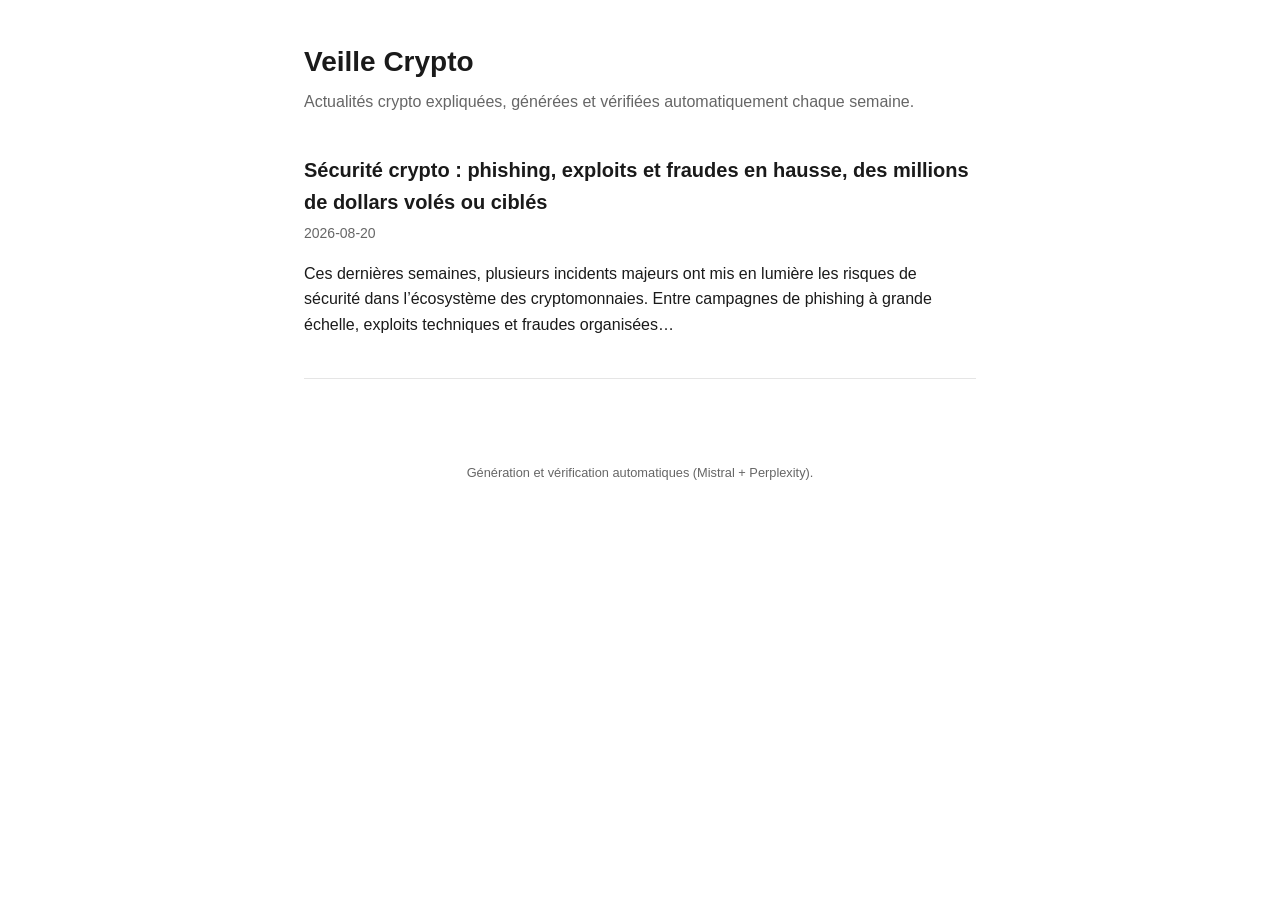
==== docs/index.html @ d9765e04 "📰 Veille crypto — 2026-08-20" ====
<!doctype html>
<html lang="fr">
<head>
  <meta charset="utf-8">
  <meta name="viewport" content="width=device-width, initial-scale=1">
  <title>Veille Crypto — Actualités</title>
  <link rel="stylesheet" href="style.css">
</head>
<body>
  <header>
    <h1>Veille Crypto</h1>
    <p class="tagline">Actualités crypto expliquées, générées et vérifiées automatiquement chaque semaine.</p>
  </header>
  <main>
    
    <article class="card">
      <h2><a href="articles/2026-08-20-s-curit-crypto-phishing-exploits-et-fraudes-en-hausse-des-millions-de-dollars-vo.html">Sécurité crypto : phishing, exploits et fraudes en hausse, des millions de dollars volés ou ciblés</a></h2>
      <p class="meta">2026-08-20</p>
      <p>Ces dernières semaines, plusieurs incidents majeurs ont mis en lumière les risques de sécurité dans l’écosystème des cryptomonnaies. Entre campagnes de phishing à grande échelle, exploits techniques et fraudes organisées&hellip;</p>
    </article>
    
  </main>
  <footer>
    <p>Génération et vérification automatiques (Mistral + Perplexity).</p>
  </footer>
</body>
</html>
---- docs/style.css ----
:root {
  --bg: #ffffff;
  --fg: #1a1a1a;
  --muted: #666666;
  --accent: #b8720a;
  --border: #e5e5e5;
  --max-width: 720px;
}

@media (prefers-color-scheme: dark) {
  :root {
    --bg: #0f1115;
    --fg: #e8e8e8;
    --muted: #9a9a9a;
    --accent: #f2a900;
    --border: #2a2d35;
  }
}

* { box-sizing: border-box; }

body {
  margin: 0;
  background: var(--bg);
  color: var(--fg);
  font-family: -apple-system, BlinkMacSystemFont, "Segoe UI", Helvetica, Arial, sans-serif;
  line-height: 1.6;
}

header {
  max-width: var(--max-width);
  margin: 0 auto;
  padding: 2.5rem 1.5rem 1rem;
}

header h1 {
  margin: 0 0 0.25rem;
  font-size: 1.75rem;
}

.tagline {
  color: var(--muted);
  margin: 0;
}

main {
  max-width: var(--max-width);
  margin: 0 auto;
  padding: 0 1.5rem 3rem;
}

.card {
  border-bottom: 1px solid var(--border);
  padding: 1.5rem 0;
}

.card h2 {
  margin: 0 0 0.25rem;
  font-size: 1.25rem;
}

.card a {
  color: var(--fg);
  text-decoration: none;
}

.card a:hover {
  color: var(--accent);
}

.meta {
  color: var(--muted);
  font-size: 0.875rem;
  margin: 0 0 0.5rem;
}

article h1 {
  font-size: 1.75rem;
  margin-bottom: 0.25rem;
}

.sources {
  margin-top: 2.5rem;
  padding-top: 1rem;
  border-top: 1px solid var(--border);
}

.sources h2 {
  font-size: 1rem;
  color: var(--muted);
  text-transform: uppercase;
  letter-spacing: 0.05em;
}

.sources a {
  color: var(--accent);
}

.back {
  color: var(--muted);
  text-decoration: none;
  font-size: 0.875rem;
}

footer {
  max-width: var(--max-width);
  margin: 0 auto;
  padding: 1.5rem;
  color: var(--muted);
  font-size: 0.8rem;
  text-align: center;
}
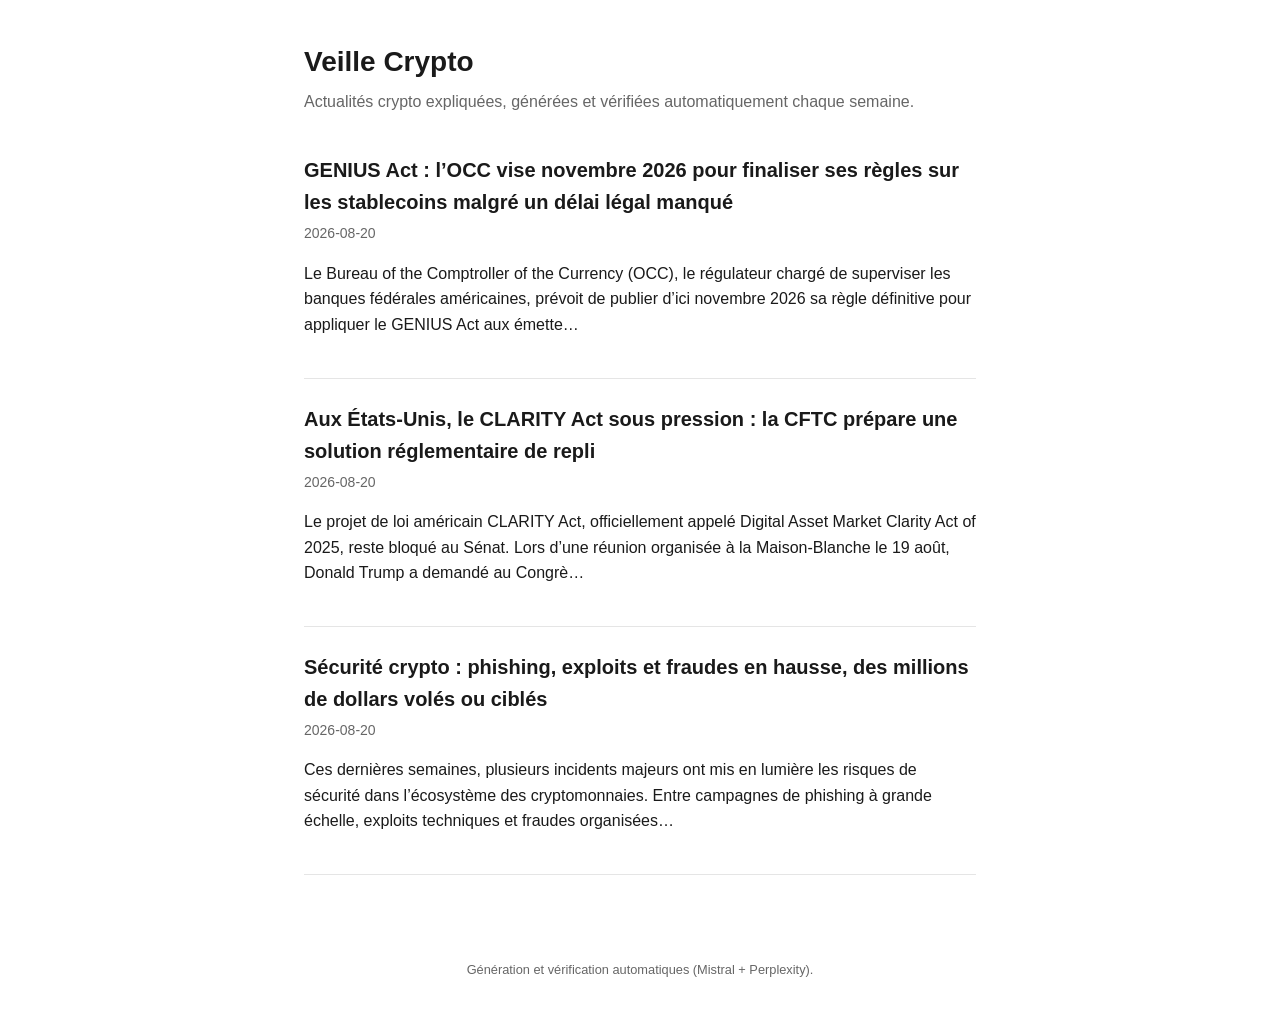
==== commit 6fd8e44b: "📰 Veille crypto — 2026-08-20" ====
--- a/docs/index.html
+++ b/docs/index.html
@@ -14,6 +14,18 @@
   <main>
     
     <article class="card">
+      <h2><a href="articles/2026-08-20-genius-act-l-occ-vise-novembre-2026-pour-finaliser-ses-r-gles-sur-les-stablecoin.html">GENIUS Act : l’OCC vise novembre 2026 pour finaliser ses règles sur les stablecoins malgré un délai légal manqué</a></h2>
+      <p class="meta">2026-08-20</p>
+      <p>Le Bureau of the Comptroller of the Currency (OCC), le régulateur chargé de superviser les banques fédérales américaines, prévoit de publier d’ici novembre 2026 sa règle définitive pour appliquer le GENIUS Act aux émette&hellip;</p>
+    </article>
+    
+    <article class="card">
+      <h2><a href="articles/2026-08-20-aux-tats-unis-le-clarity-act-sous-pression-la-cftc-pr-pare-une-solution-r-glemen.html">Aux États-Unis, le CLARITY Act sous pression : la CFTC prépare une solution réglementaire de repli</a></h2>
+      <p class="meta">2026-08-20</p>
+      <p>Le projet de loi américain CLARITY Act, officiellement appelé Digital Asset Market Clarity Act of 2025, reste bloqué au Sénat. Lors d’une réunion organisée à la Maison-Blanche le 19 août, Donald Trump a demandé au Congrè&hellip;</p>
+    </article>
+    
+    <article class="card">
       <h2><a href="articles/2026-08-20-s-curit-crypto-phishing-exploits-et-fraudes-en-hausse-des-millions-de-dollars-vo.html">Sécurité crypto : phishing, exploits et fraudes en hausse, des millions de dollars volés ou ciblés</a></h2>
       <p class="meta">2026-08-20</p>
       <p>Ces dernières semaines, plusieurs incidents majeurs ont mis en lumière les risques de sécurité dans l’écosystème des cryptomonnaies. Entre campagnes de phishing à grande échelle, exploits techniques et fraudes organisées&hellip;</p>
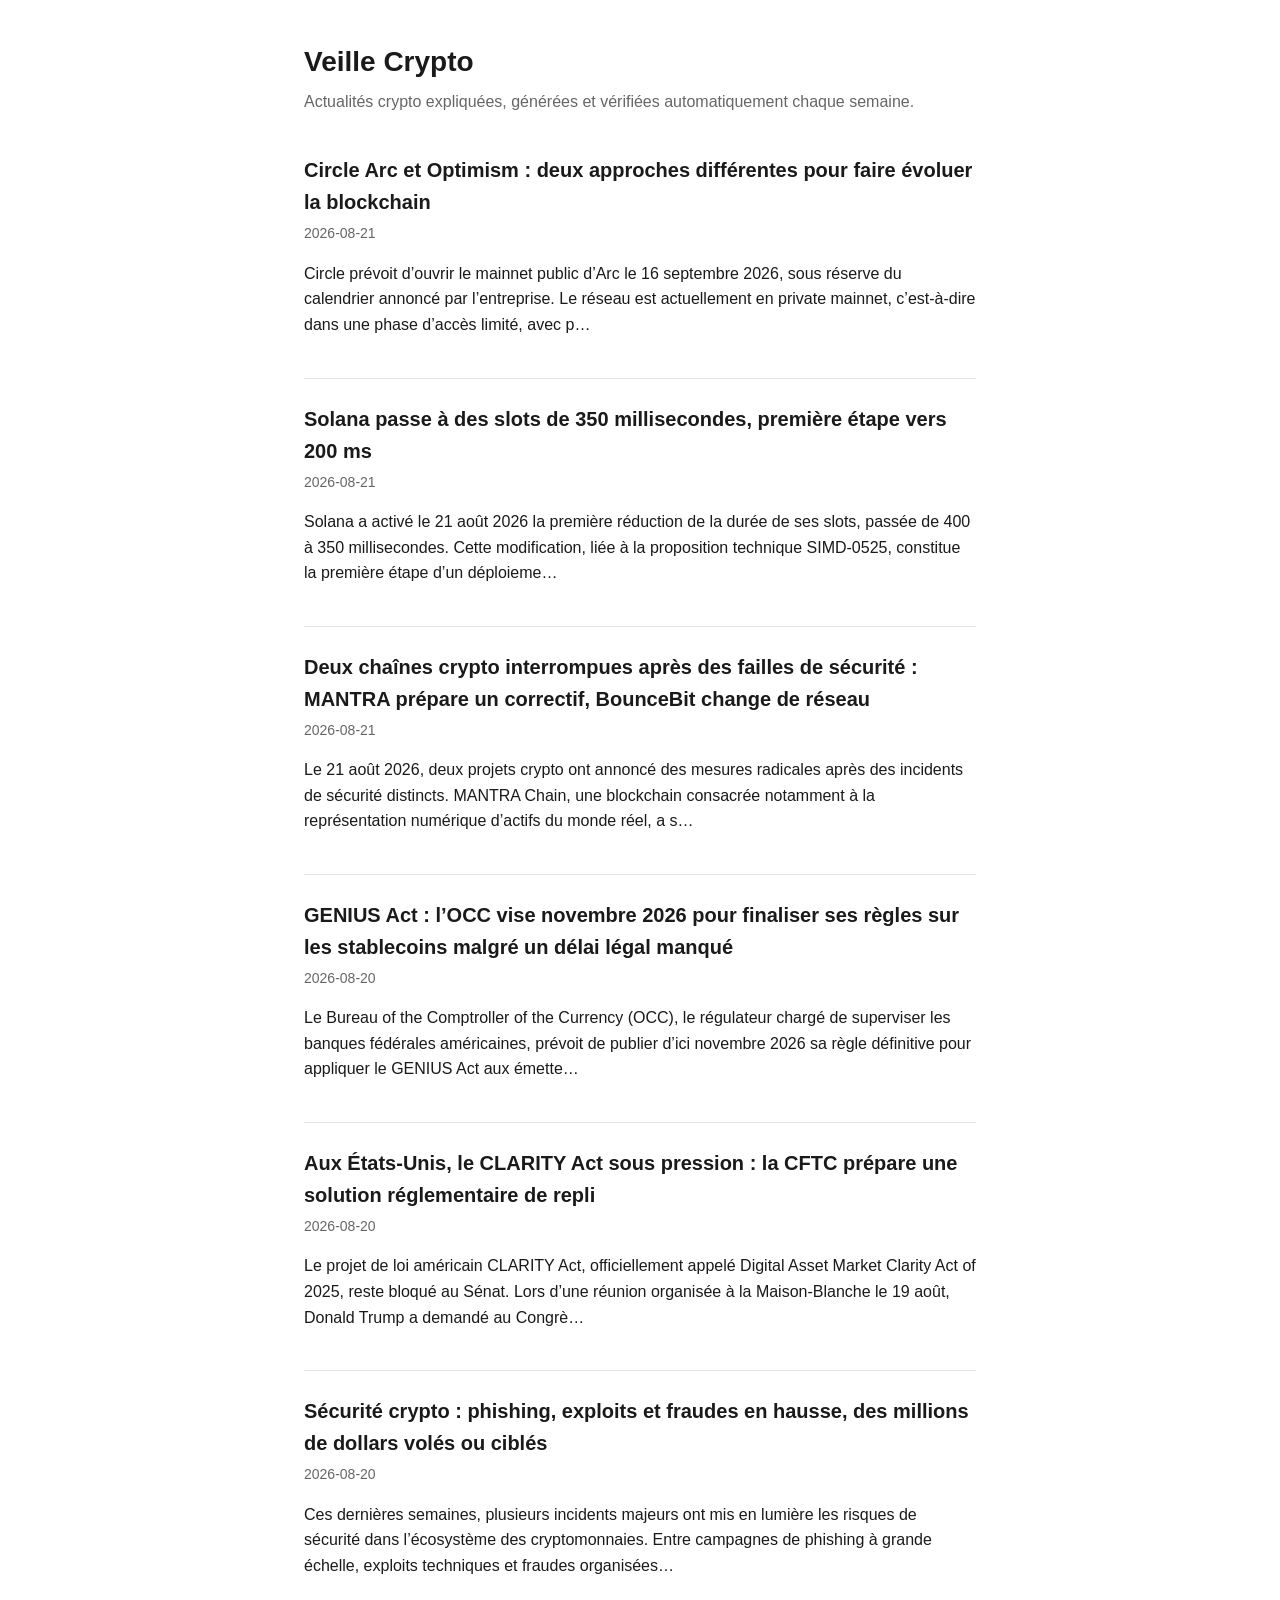
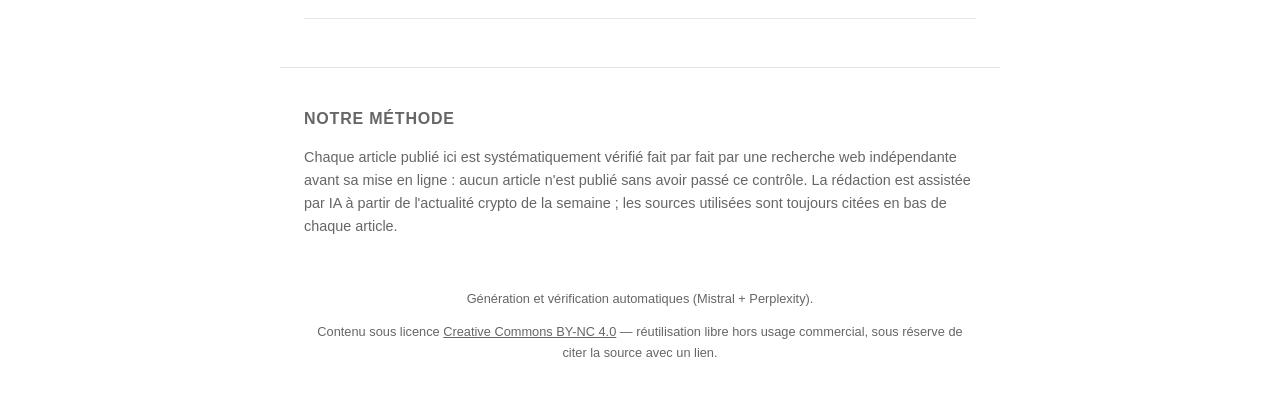
==== commit efa43e53: "📰 Veille crypto — 2026-08-21" ====
--- a/docs/index.html
+++ b/docs/index.html
@@ -12,6 +12,24 @@
     <p class="tagline">Actualités crypto expliquées, générées et vérifiées automatiquement chaque semaine.</p>
   </header>
   <main>
+    
+    <article class="card">
+      <h2><a href="articles/2026-08-21-circle-arc-et-optimism-deux-approches-diff-rentes-pour-faire-voluer-la-blockchai.html">Circle Arc et Optimism : deux approches différentes pour faire évoluer la blockchain</a></h2>
+      <p class="meta">2026-08-21</p>
+      <p>Circle prévoit d’ouvrir le mainnet public d’Arc le 16 septembre 2026, sous réserve du calendrier annoncé par l’entreprise. Le réseau est actuellement en private mainnet, c’est-à-dire dans une phase d’accès limité, avec p&hellip;</p>
+    </article>
+    
+    <article class="card">
+      <h2><a href="articles/2026-08-21-solana-passe-des-slots-de-350-millisecondes-premi-re-tape-vers-200-ms.html">Solana passe à des slots de 350 millisecondes, première étape vers 200 ms</a></h2>
+      <p class="meta">2026-08-21</p>
+      <p>Solana a activé le 21 août 2026 la première réduction de la durée de ses slots, passée de 400 à 350 millisecondes. Cette modification, liée à la proposition technique SIMD-0525, constitue la première étape d’un déploieme&hellip;</p>
+    </article>
+    
+    <article class="card">
+      <h2><a href="articles/2026-08-21-deux-cha-nes-crypto-interrompues-apr-s-des-failles-de-s-curit-mantra-pr-pare-un-.html">Deux chaînes crypto interrompues après des failles de sécurité : MANTRA prépare un correctif, BounceBit change de réseau</a></h2>
+      <p class="meta">2026-08-21</p>
+      <p>Le 21 août 2026, deux projets crypto ont annoncé des mesures radicales après des incidents de sécurité distincts. MANTRA Chain, une blockchain consacrée notamment à la représentation numérique d’actifs du monde réel, a s&hellip;</p>
+    </article>
     
     <article class="card">
       <h2><a href="articles/2026-08-20-genius-act-l-occ-vise-novembre-2026-pour-finaliser-ses-r-gles-sur-les-stablecoin.html">GENIUS Act : l’OCC vise novembre 2026 pour finaliser ses règles sur les stablecoins malgré un délai légal manqué</a></h2>
@@ -32,8 +50,13 @@
     </article>
     
   </main>
+  <section id="a-propos" class="about">
+    <h2>Notre méthode</h2>
+    <p>Chaque article publié ici est systématiquement vérifié fait par fait par une recherche web indépendante avant sa mise en ligne : aucun article n'est publié sans avoir passé ce contrôle. La rédaction est assistée par IA à partir de l'actualité crypto de la semaine ; les sources utilisées sont toujours citées en bas de chaque article.</p>
+  </section>
   <footer>
     <p>Génération et vérification automatiques (Mistral + Perplexity).</p>
+    <p>Contenu sous licence <a href="https://creativecommons.org/licenses/by-nc/4.0/deed.fr" target="_blank" rel="noopener noreferrer">Creative Commons BY-NC 4.0</a> — réutilisation libre hors usage commercial, sous réserve de citer la source avec un lien.</p>
   </footer>
 </body>
 </html>
--- a/docs/style.css
+++ b/docs/style.css
@@ -110,3 +110,39 @@
   font-size: 0.8rem;
   text-align: center;
 }
+
+footer a {
+  color: var(--muted);
+}
+
+.ai-notice {
+  color: var(--muted);
+  font-size: 0.85rem;
+  font-style: italic;
+  border-left: 2px solid var(--border);
+  padding-left: 0.75rem;
+  margin: 1rem 0 1.5rem;
+}
+
+.ai-notice a {
+  color: var(--muted);
+}
+
+.about {
+  max-width: var(--max-width);
+  margin: 0 auto;
+  padding: 1.5rem 1.5rem 0;
+  border-top: 1px solid var(--border);
+}
+
+.about h2 {
+  font-size: 1rem;
+  color: var(--muted);
+  text-transform: uppercase;
+  letter-spacing: 0.05em;
+}
+
+.about p {
+  color: var(--muted);
+  font-size: 0.9rem;
+}
